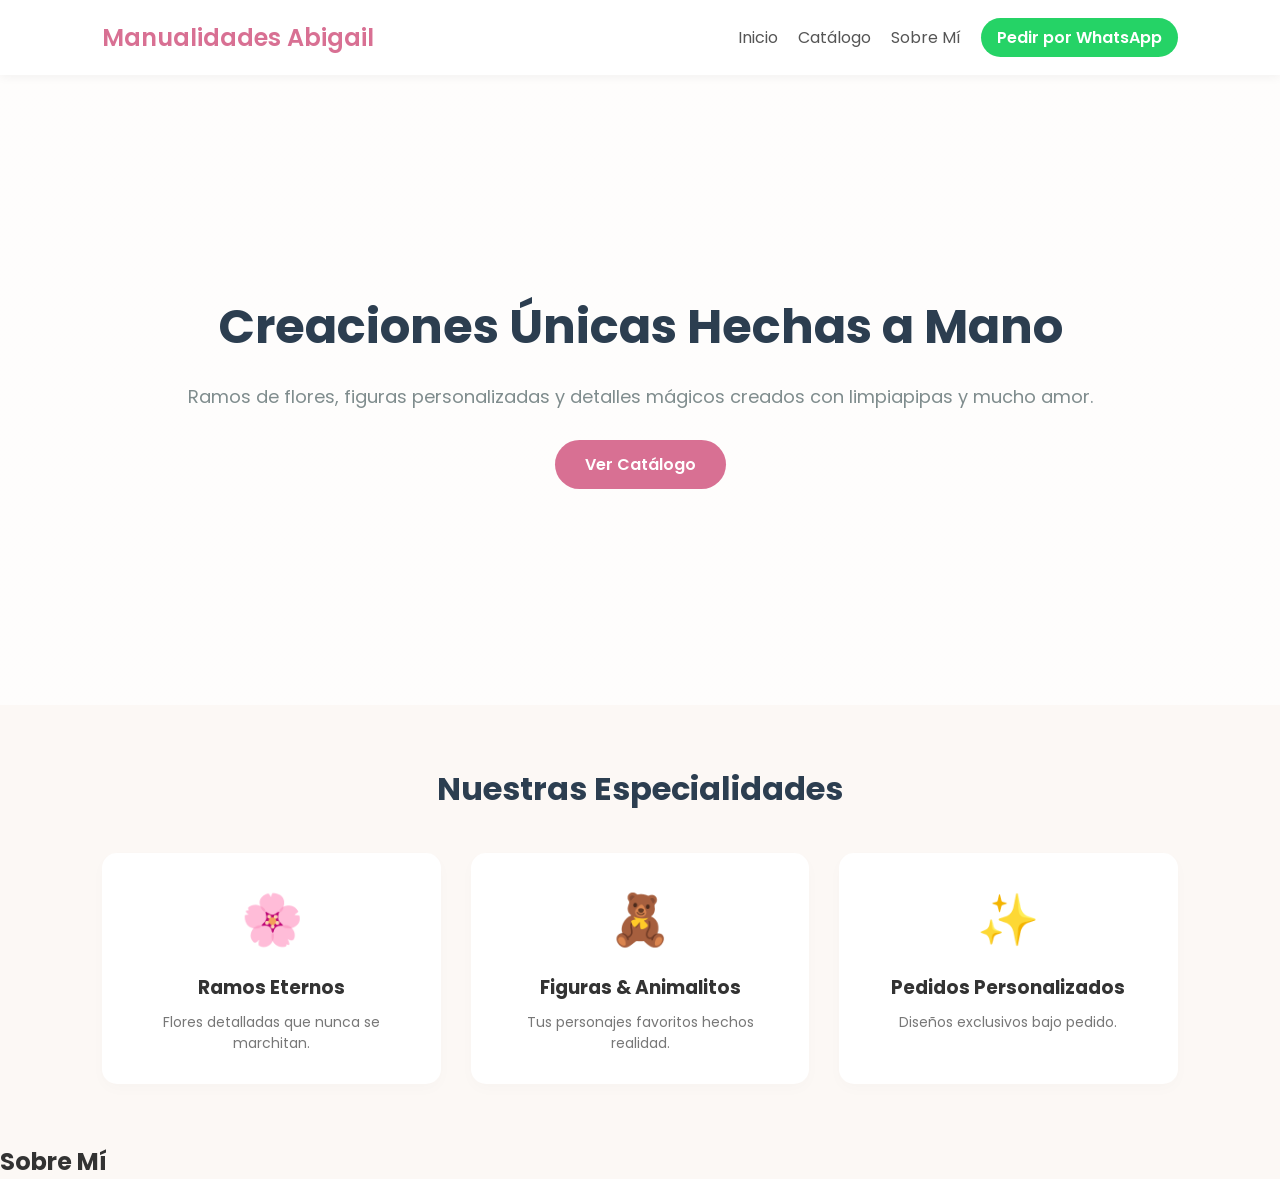
==== index.html @ 13bf9eff "Primer commit: Estructura HTML y estilos CSS base" ====
<!DOCTYPE html>
<html lang="es">
<head>
    <meta charset="UTF-8">
    <meta name="viewport" content="width=device-width, initial-scale=1.0">
    <title>Manualidades Abigail | Tienda Oficial</title>
    <link rel="stylesheet" href="styles.css">
    <link href="https://fonts.googleapis.com/css2?family=Poppins:wght@300;400;600&display=swap" rel="stylesheet">
</head>
<body>

    <header>
        <div class="logo">Manualidades Abigail</div>
        <nav>
            <ul>
                <li><a href="#inicio">Inicio</a></li>
                <li><a href="#catalogo">Catálogo</a></li>
                <li><a href="#sobre-mi">Sobre Mí</a></li>
                <li><a href="#contacto" class="btn-contacto">Pedir por WhatsApp</a></li>
            </ul>
        </nav>
    </header>

    <section id="inicio" class="hero">
        <div class="hero-content">
            <h1>Creaciones Únicas Hechas a Mano</h1>
            <p>Ramos de flores, figuras personalizadas y detalles mágicos creados con limpiapipas y mucho amor.</p>
            <a href="#catalogo" class="btn-primary">Ver Catálogo</a>
        </div>
    </section>

    <section id="catalogo" class="productos">
        <h2>Nuestras Especialidades</h2>
        <div class="grid-productos">
            <div class="tarjeta-producto">
                <div class="imagen-placeholder">🌸</div>
                <h3>Ramos Eternos</h3>
                <p>Flores detalladas que nunca se marchitan.</p>
            </div>
            <div class="tarjeta-producto">
                <div class="imagen-placeholder">🧸</div>
                <h3>Figuras & Animalitos</h3>
                <p>Tus personajes favoritos hechos realidad.</p>
            </div>
            <div class="tarjeta-producto">
                <div class="imagen-placeholder">✨</div>
                <h3>Pedidos Personalizados</h3>
                <p>Diseños exclusivos bajo pedido.</p>
            </div>
        </div>
    </section>
    <section id="sobre mi" class="Sobre mi">
        <h2>Sobre Mí</h2>
    </section>

</body>
</html>
---- styles.css ----
/* Estilos Globales */
* {
    margin: 0;
    padding: 0;
    box-sizing: border-box;
    font-family: 'Poppins', sans-serif;
}

body {
    background-color: #fcf8f5; /* Un tono crema suave de fondo */
    color: #333;
    scroll-behavior: smooth;
}

/* Barra de Navegación */
header {
    display: flex;
    justify-content: space-between;
    align-items: center;
    padding: 20px 8%;
    background-color: #fff;
    box-shadow: 0 2px 10px rgba(0,0,0,0.05);
    position: sticky;
    top: 0;
    z-index: 1000;
}

.logo {
    font-size: 24px;
    font-weight: 600;
    color: #d87093; /* Rosa pastel para el toque artesanal */
}

nav ul {
    display: flex;
    list-style: none;
    align-items: center;
}

nav ul li {
    margin-left: 20px;
}

nav ul li a {
    text-decoration: none;
    color: #555;
    transition: color 0.3s;
}

nav ul li a:hover {
    color: #d87093;
}

.btn-contacto {
    background-color: #25d366; /* Verde WhatsApp */
    color: white !important;
    padding: 8px 16px;
    border-radius: 20px;
    font-weight: 600;
}

/* Sección Hero */
.hero {
    height: 70vh;
    background: linear-gradient(rgba(255,255,255,0.7), rgba(255,255,255,0.7)), url('aqui-va-una-foto-bonita.jpg') center/cover;
    display: flex;
    align-items: center;
    justify-content: center;
    text-align: center;
    padding: 0 20px;
}

.hero-content h1 {
    font-size: 48px;
    color: #2c3e50;
    margin-bottom: 20px;
}

.hero-content p {
    font-size: 18px;
    margin-bottom: 30px;
    color: #7f8c8d;
}

.btn-primary {
    text-decoration: none;
    background-color: #d87093;
    color: white;
    padding: 12px 30px;
    border-radius: 25px;
    font-weight: 600;
    transition: transform 0.2s;
    display: inline-block;
}

.btn-primary:hover {
    transform: scale(1.05);
}

/* Sección Productos */
.productos {
    padding: 60px 8%;
    text-align: center;
}

.productos h2 {
    font-size: 32px;
    margin-bottom: 40px;
    color: #2c3e50;
}

.grid-productos {
    display: grid;
    grid-template-columns: repeat(auto-fit, minmax(280px, 1fr));
    gap: 30px;
}

.tarjeta-producto {
    background: white;
    padding: 30px;
    border-radius: 15px;
    box-shadow: 0 5px 15px rgba(0,0,0,0.02);
    transition: transform 0.3s, box-shadow 0.3s;
}

.tarjeta-producto:hover {
    transform: translateY(-5px);
    box-shadow: 0 10px 20px rgba(0,0,0,0.05);
}

.imagen-placeholder {
    font-size: 50px;
    margin-bottom: 15px;
}

.tarjeta-producto h3 {
    margin-bottom: 10px;
    color: #333;
}

.tarjeta-producto p {
    color: #777;
    font-size: 14px;
}
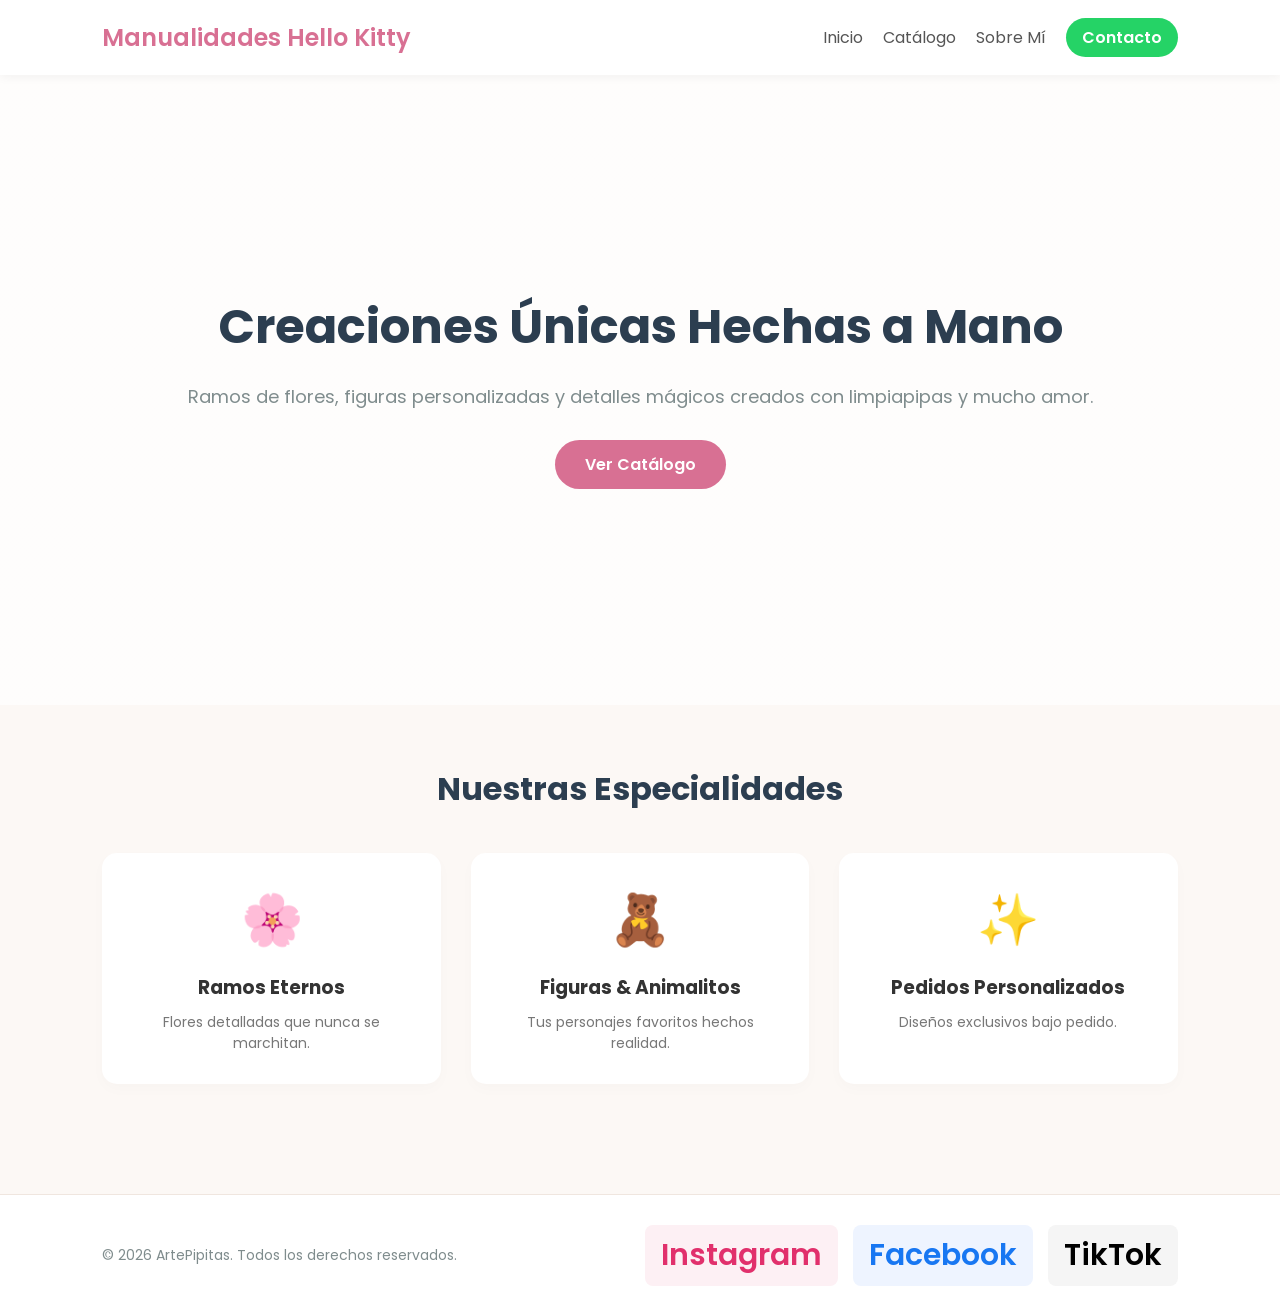
==== commit fffe817a: "Agrego los enlaces" ====
--- a/index.html
+++ b/index.html
@@ -3,20 +3,21 @@
 <head>
     <meta charset="UTF-8">
     <meta name="viewport" content="width=device-width, initial-scale=1.0">
-    <title>Manualidades Abigail | Tienda Oficial</title>
+    <title>Manualidades Hello Kitty | Tienda Oficial</title>
     <link rel="stylesheet" href="styles.css">
     <link href="https://fonts.googleapis.com/css2?family=Poppins:wght@300;400;600&display=swap" rel="stylesheet">
+    <meta name="viewport" content="width=device-width, initial-scale=1.0">
 </head>
 <body>
 
     <header>
-        <div class="logo">Manualidades Abigail</div>
+        <div class="logo">Manualidades Hello Kitty</div>
         <nav>
             <ul>
                 <li><a href="#inicio">Inicio</a></li>
                 <li><a href="#catalogo">Catálogo</a></li>
                 <li><a href="#sobre-mi">Sobre Mí</a></li>
-                <li><a href="#contacto" class="btn-contacto">Pedir por WhatsApp</a></li>
+                <li><a href="#contacto" class="btn-contacto">Contacto</a></li>
             </ul>
         </nav>
     </header>
@@ -49,9 +50,17 @@
             </div>
         </div>
     </section>
-    <section id="sobre mi" class="Sobre mi">
-        <h2>Sobre Mí</h2>
-    </section>
+
+    <footer>
+        <div class="footer-content">
+            <p>&copy; 2026 ArtePipitas. Todos los derechos reservados.</p>
+            <div class="redes-sociales">
+                <a href="https://www.instagram.com/flow_ers9125?igsh=MXYxYmxsODk3Z3hidw==" target="_blank" rel="noopener noreferrer" class="social-link instagram">Instagram</a>
+                <a href="https://www.facebook.com/TU_PAGINA" target="_blank" rel="noopener noreferrer" class="social-link facebook">Facebook</a>
+                <a href="https://www.tiktok.com/@TU_USUARIO" target="_blank" rel="noopener noreferrer" class="social-link tiktok">TikTok</a>
+            </div>
+        </div>
+    </footer>
 
 </body>
 </html>
--- a/styles.css
+++ b/styles.css
@@ -141,4 +141,71 @@
 .tarjeta-producto p {
     color: #777;
     font-size: 14px;
-}+}
+
+.contenedor{
+    display: flex;
+}
+
+/* Estilos del Pie de Página */
+footer {
+    background-color: #ffffff;
+    padding: 30px 8%;
+    margin-top: 50px;
+    border-top: 1px solid #f0e6df;
+}
+
+.footer-content {
+    display: flex;
+    justify-content: space-between;
+    align-items: center;
+    flex-wrap: wrap;
+    gap: 20px;
+}
+
+footer p {
+    color: #7f8c8d;
+    font-size: 14px;
+}
+
+/* Contenedor de Redes Sociales */
+.redes-sociales {
+    display: flex;
+    gap: 15px;
+}
+
+.social-link {
+    text-decoration: none;
+    font-weight: 600;
+    font-size: 30px;
+    padding: 8px 16px;
+    border-radius: 8px;
+    transition: background-color 0.3s, color 0.3s;
+}
+
+.instagram {
+    color: #e1306c;
+    background-color: #fdf0f4;
+}
+.instagram:hover {
+    background-color: #e1306c;
+    color: white;
+}
+
+.facebook {
+    color: #1877f2;
+    background-color: #eef4ff;
+}
+.facebook:hover {
+    background-color: #1877f2;
+    color: white;
+}
+
+.tiktok {
+    color: #010101;
+    background-color: #f5f5f5;
+}
+.tiktok:hover {
+    background-color: #010101;
+    color: white;
+}
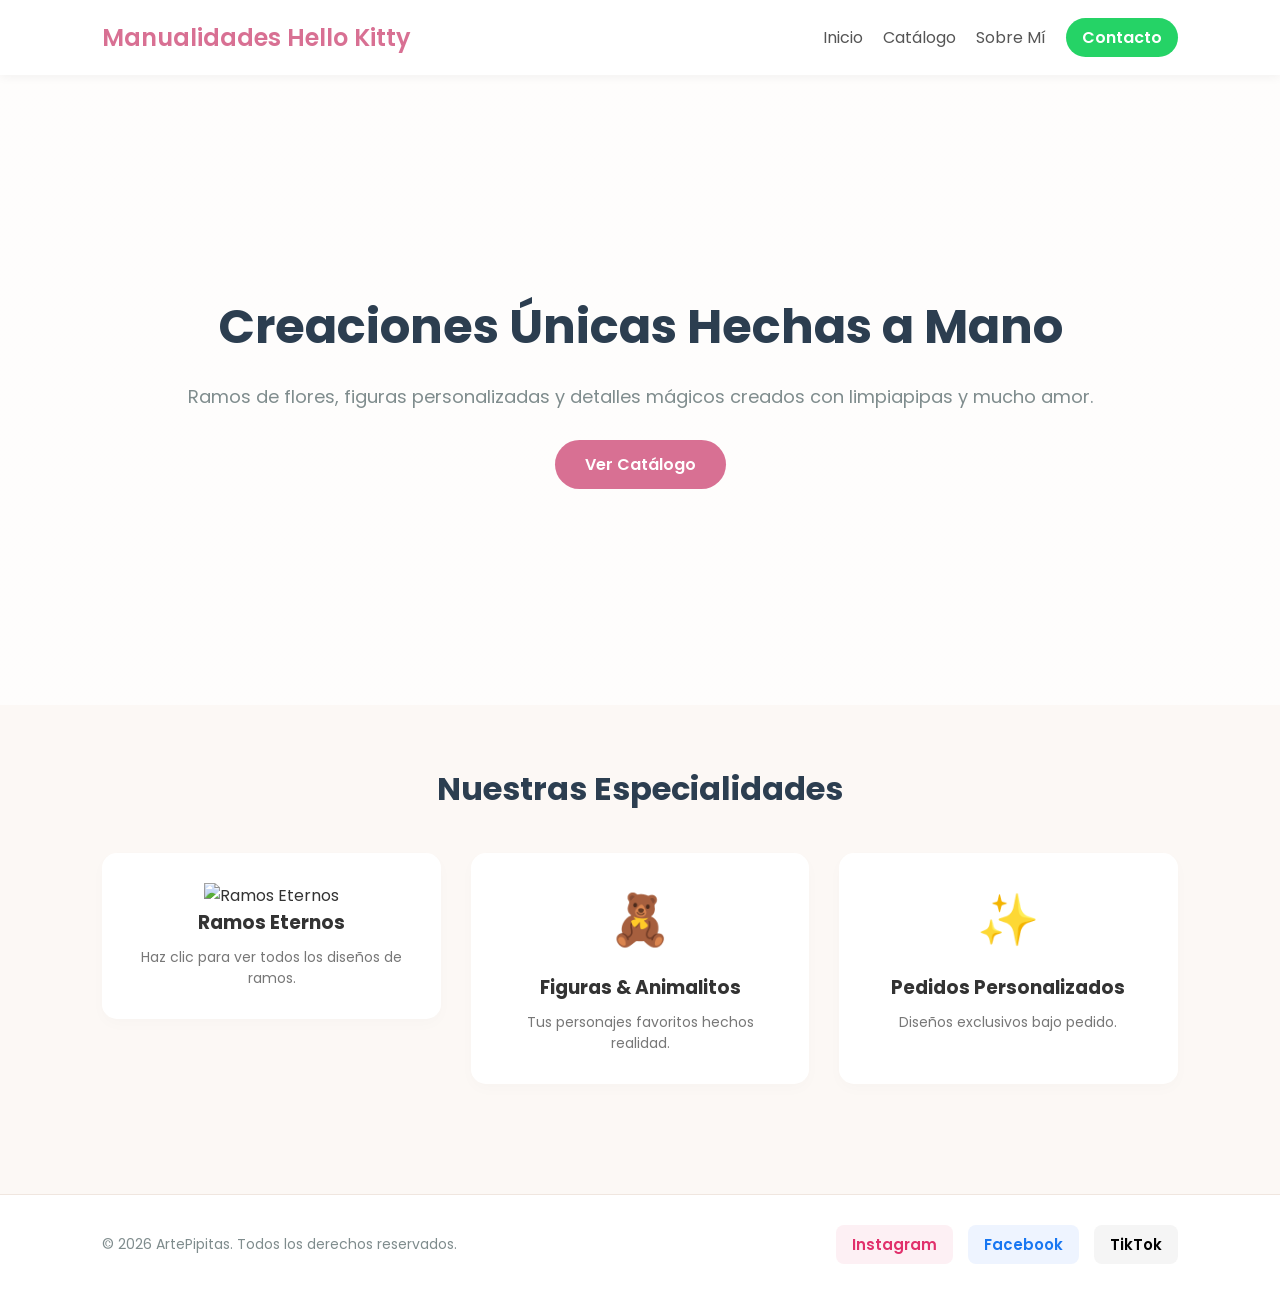
==== commit 8210fb1c: "metiendo html de rosas y animacion css" ====
--- a/index.html
+++ b/index.html
@@ -33,11 +33,14 @@
     <section id="catalogo" class="productos">
         <h2>Nuestras Especialidades</h2>
         <div class="grid-productos">
-            <div class="tarjeta-producto">
-                <div class="imagen-placeholder">🌸</div>
-                <h3>Ramos Eternos</h3>
-                <p>Flores detalladas que nunca se marchitan.</p>
-            </div>
+            <!-- Reemplaza tu tarjeta actual de Ramos con esta -->
+            <a href="ramos.html" class="enlace-categoria">
+                <div class="tarjeta-producto">
+                    <img src="img/ramo-flores.jpg" alt="Ramos Eternos" class="imagen-producto">
+                    <h3>Ramos Eternos</h3>
+                    <p>Haz clic para ver todos los diseños de ramos.</p>
+                </div>
+            </a>
             <div class="tarjeta-producto">
                 <div class="imagen-placeholder">🧸</div>
                 <h3>Figuras & Animalitos</h3>
--- a/styles.css
+++ b/styles.css
@@ -177,7 +177,7 @@
 .social-link {
     text-decoration: none;
     font-weight: 600;
-    font-size: 30px;
+    font-size: 15px;
     padding: 8px 16px;
     border-radius: 8px;
     transition: background-color 0.3s, color 0.3s;
@@ -209,3 +209,100 @@
     background-color: #010101;
     color: white;
 }
+
+/* =========================================
+   DISEÑO RESPONSIVO (MÓVILES Y TABLETS)
+   ========================================= */
+@media (max-width: 768px) {
+    /* 1. Ajustar la barra de navegación */
+    header {
+        flex-direction: column;
+        padding: 15px;
+    }
+    
+    nav ul {
+        margin-top: 15px;
+        flex-wrap: wrap;
+        justify-content: center;
+        gap: 15px;
+    }
+
+    nav ul li {
+        margin-left: 0;
+    }
+
+    /* 2. Achicar los textos principales (Hero) */
+    .hero {
+        height: 60vh;
+        padding: 0 15px;
+    }
+
+    .hero-content h1 {
+        font-size: 32px; /* Letra más pequeña para que no se desborde */
+    }
+
+    .hero-content p {
+        font-size: 16px;
+    }
+
+    /* 3. Ajustar el espacio de los productos */
+    .productos {
+        padding: 40px 5%;
+    }
+
+    .productos h2 {
+        font-size: 26px;
+    }
+
+    /* 4. Apilar el pie de página */
+    .footer-content {
+        flex-direction: column;
+        text-align: center;
+    }
+}
+/* Quitar subrayado del enlace de las tarjetas */
+.enlace-categoria {
+    text-decoration: none;
+    color: inherit;
+    display: block;
+}
+
+/* =========================================
+   ANIMACIONES
+   ========================================= */
+
+/* 1. Creamos la instrucción de la animación (Fade In y Flotar) */
+@keyframes aparecerFlotando {
+    from {
+        opacity: 0;
+        transform: translateY(30px); /* Empieza 30 pixeles abajo */
+    }
+    to {
+        opacity: 1;
+        transform: translateY(0); /* Termina en su posición original */
+    }
+}
+
+/* 2. Se la aplicamos a las tarjetas de los productos */
+.tarjeta-producto {
+    /* Mantenemos lo que ya tenías... */
+    background: white;
+    padding: 30px;
+    border-radius: 15px;
+    box-shadow: 0 5px 15px rgba(0,0,0,0.02);
+    transition: transform 0.3s, box-shadow 0.3s;
+    
+    /* ¡Aquí agregamos la animación! */
+    animation: aparecerFlotando 0.8s ease-out forwards;
+    opacity: 0; /* Empiezan invisibles para que la animación las muestre */
+}
+
+/* Hacemos que la segunda tarjeta tarde un poquito más en aparecer */
+.tarjeta-producto:nth-child(2) {
+    animation-delay: 0.2s;
+}
+
+/* Y la tercera un poquito más... */
+.tarjeta-producto:nth-child(3) {
+    animation-delay: 0.4s;
+}
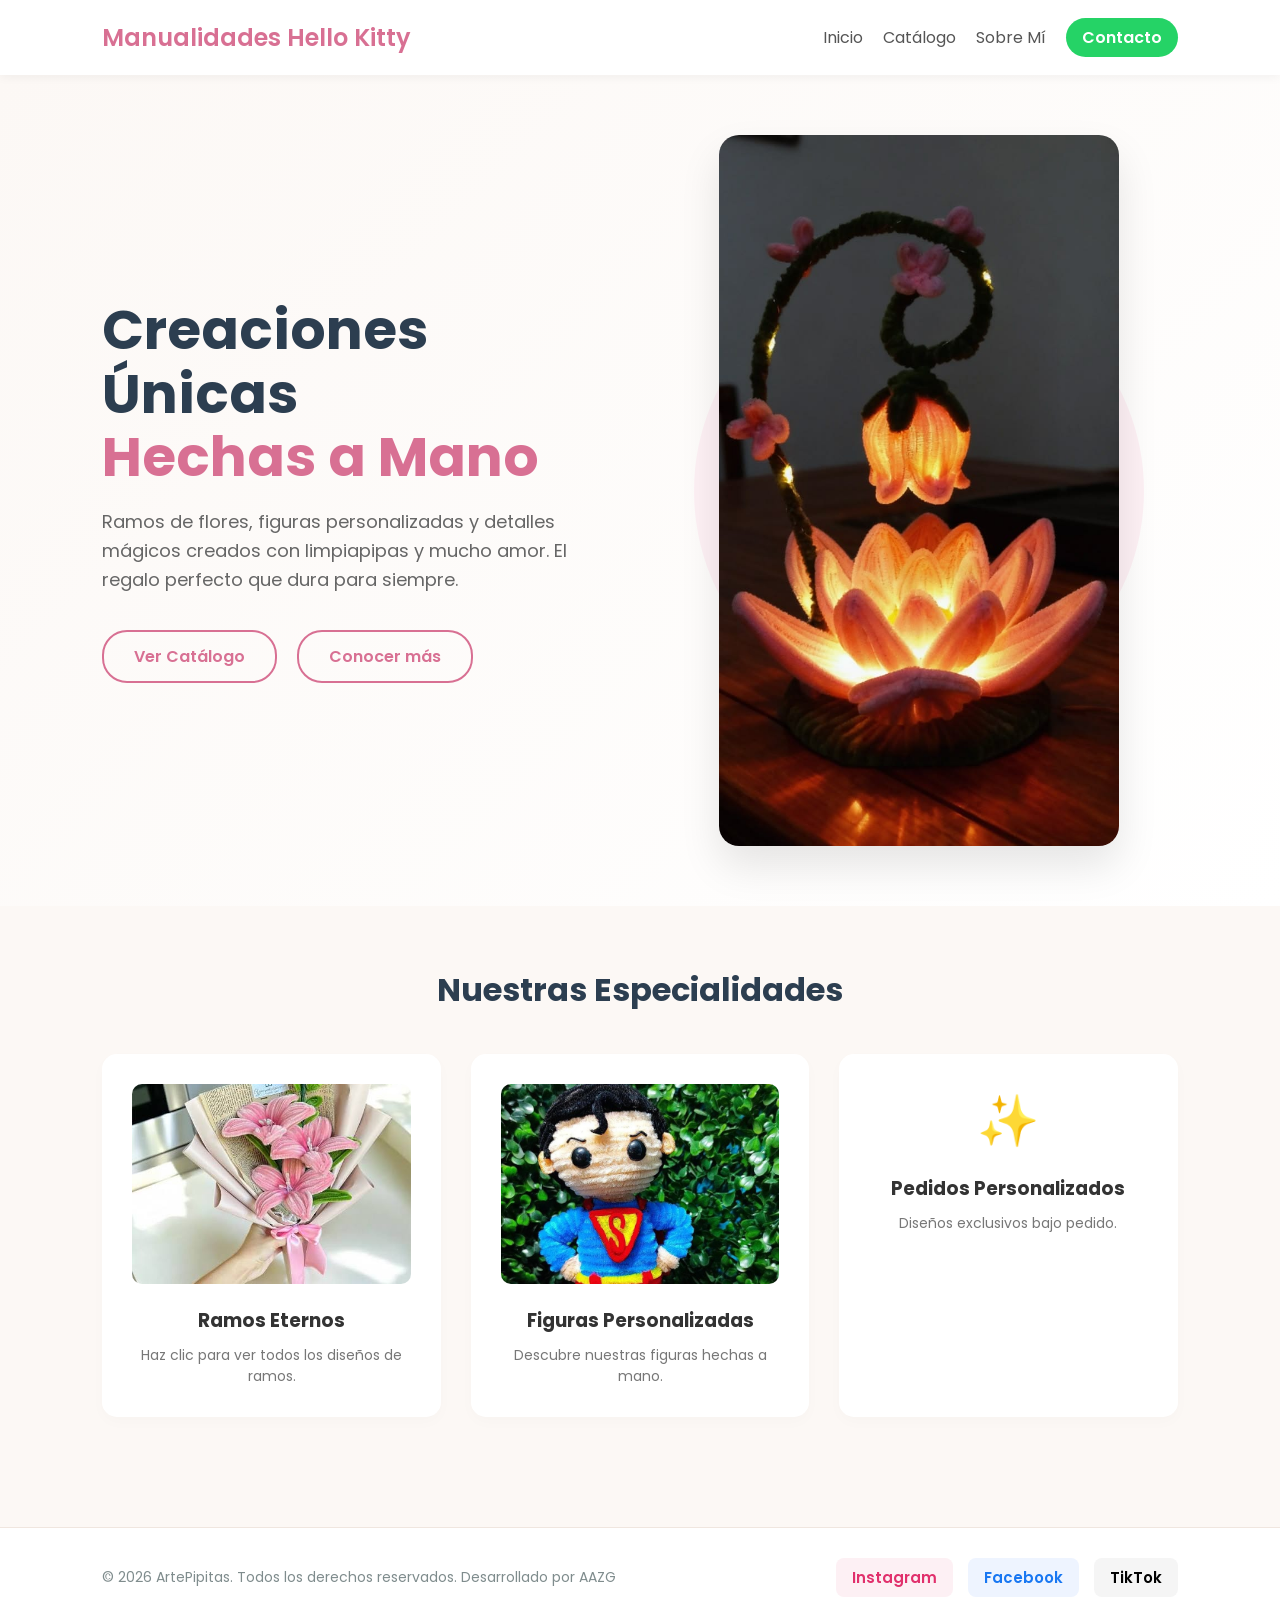
==== commit cdcc2562: "actualizacion grande de la paguina" ====
--- a/index.html
+++ b/index.html
@@ -22,30 +22,45 @@
         </nav>
     </header>
 
-    <section id="inicio" class="hero">
-        <div class="hero-content">
-            <h1>Creaciones Únicas Hechas a Mano</h1>
-            <p>Ramos de flores, figuras personalizadas y detalles mágicos creados con limpiapipas y mucho amor.</p>
-            <a href="#catalogo" class="btn-primary">Ver Catálogo</a>
+   <!-- SECCIÓN HERO MODERNA -->
+<section id="inicio" class="hero-moderno">
+    <div class="hero-texto">
+        <h1>Creaciones Únicas <br> <span class="resaltado">Hechas a Mano</span></h1>
+        <p>Ramos de flores, figuras personalizadas y detalles mágicos creados con limpiapipas y mucho amor. El regalo perfecto que dura para siempre.</p>
+        
+        <div class="hero-botones">
+            <a href="#catalogo" class="btn-secundario">Ver Catálogo</a>
+            <!-- Botón secundario para dar más opciones -->
+            <a href="#sobre-mi" class="btn-secundario">Conocer más</a>
         </div>
-    </section>
+    </div>
+
+    <div class="hero-imagen">
+        <!-- El círculo de fondo le da profundidad -->
+        <div class="circulo-decorativo"></div>
+        <!-- IMPORTANTE: Cambia "ramo-principal.jpg" por la mejor foto que tengas -->
+        <img src="img/icono.jpeg" alt="Ramo de limpiapipas destacado" class="img-flotante">
+    </div>
+</section>
 
     <section id="catalogo" class="productos">
         <h2>Nuestras Especialidades</h2>
         <div class="grid-productos">
-            <!-- Reemplaza tu tarjeta actual de Ramos con esta -->
             <a href="ramos.html" class="enlace-categoria">
                 <div class="tarjeta-producto">
-                    <img src="img/ramo-flores.jpg" alt="Ramos Eternos" class="imagen-producto">
+                    <img src="img/flores.jfif" alt="Ramos Eternos" class="imagen-producto">
                     <h3>Ramos Eternos</h3>
                     <p>Haz clic para ver todos los diseños de ramos.</p>
                 </div>
             </a>
-            <div class="tarjeta-producto">
-                <div class="imagen-placeholder">🧸</div>
-                <h3>Figuras & Animalitos</h3>
-                <p>Tus personajes favoritos hechos realidad.</p>
-            </div>
+
+            <a href="figuras.html" class="enlace-categoria">
+                <div class="tarjeta-producto">
+                    <img src="img/muñeco.jpeg" alt="Figuras Personalizadas" class="imagen-producto">
+                    <h3>Figuras Personalizadas</h3>
+                    <p>Descubre nuestras figuras hechas a mano.</p>
+                </div>
+            </a>
             <div class="tarjeta-producto">
                 <div class="imagen-placeholder">✨</div>
                 <h3>Pedidos Personalizados</h3>
@@ -56,7 +71,7 @@
 
     <footer>
         <div class="footer-content">
-            <p>&copy; 2026 ArtePipitas. Todos los derechos reservados.</p>
+            <p>&copy; 2026 ArtePipitas. Todos los derechos reservados. Desarrollado por AAZG</p>
             <div class="redes-sociales">
                 <a href="https://www.instagram.com/flow_ers9125?igsh=MXYxYmxsODk3Z3hidw==" target="_blank" rel="noopener noreferrer" class="social-link instagram">Instagram</a>
                 <a href="https://www.facebook.com/TU_PAGINA" target="_blank" rel="noopener noreferrer" class="social-link facebook">Facebook</a>
--- a/styles.css
+++ b/styles.css
@@ -60,41 +60,97 @@
 }
 
 /* Sección Hero */
-.hero {
-    height: 70vh;
-    background: linear-gradient(rgba(255,255,255,0.7), rgba(255,255,255,0.7)), url('aqui-va-una-foto-bonita.jpg') center/cover;
-    display: flex;
-    align-items: center;
-    justify-content: center;
-    text-align: center;
-    padding: 0 20px;
-}
-
-.hero-content h1 {
-    font-size: 48px;
+/* =========================================
+   NUEVO HERO PROFESIONAL (PANTALLA DIVIDIDA)
+   ========================================= */
+.hero-moderno {
+    display: flex;
+    align-items: center;
+    justify-content: space-between;
+    padding: 60px 8%;
+    min-height: 80vh;
+    background: linear-gradient(135deg, #fcf8f5 0%, #ffffff 100%);
+    gap: 40px;
+    overflow: hidden;
+}
+
+.hero-texto {
+    flex: 1;
+    max-width: 600px;
+}
+
+.hero-texto h1 {
+    font-size: 55px;
     color: #2c3e50;
+    line-height: 1.15;
     margin-bottom: 20px;
 }
 
-.hero-content p {
+.resaltado {
+    color: #d87093; /* El color rosa de tu marca */
+}
+
+.hero-texto p {
     font-size: 18px;
-    margin-bottom: 30px;
-    color: #7f8c8d;
-}
-
-.btn-primary {
-    text-decoration: none;
+    color: #666;
+    margin-bottom: 35px;
+    line-height: 1.6;
+}
+
+.hero-botones {
+    display: flex;
+    gap: 20px;
+}
+
+/* Botón transparente y elegante */
+.btn-secundario {
+    text-decoration: none;
+    background-color: transparent;
+    color: #d87093;
+    padding: 12px 30px;
+    border: 2px solid #d87093;
+    border-radius: 25px;
+    font-weight: 600;
+    transition: all 0.3s ease;
+}
+
+.btn-secundario:hover {
     background-color: #d87093;
     color: white;
-    padding: 12px 30px;
-    border-radius: 25px;
-    font-weight: 600;
-    transition: transform 0.2s;
-    display: inline-block;
-}
-
-.btn-primary:hover {
-    transform: scale(1.05);
+}
+
+/* Sección de la imagen derecha */
+.hero-imagen {
+    flex: 1;
+    position: relative;
+    display: flex;
+    justify-content: center;
+    align-items: center;
+}
+
+.circulo-decorativo {
+    position: absolute;
+    width: 450px;
+    height: 450px;
+    background-color: #fdf0f4;
+    border-radius: 50%;
+    z-index: 0;
+}
+
+.img-flotante {
+    position: relative;
+    z-index: 1;
+    width: 90%;
+    max-width: 400px;
+    border-radius: 20px;
+    box-shadow: 0 20px 40px rgba(0,0,0,0.1); /* Sombra elegante */
+    /* Animación moderna que hace que la foto flote lentamente */
+    animation: flotar 3s ease-in-out infinite alternate;
+}
+
+@keyframes flotar {
+    0% { transform: translateY(0); }
+    100% { transform: translateY(-15px); }
 }
 
 /* Sección Productos */
@@ -215,49 +271,25 @@
    ========================================= */
 @media (max-width: 768px) {
     /* 1. Ajustar la barra de navegación */
-    header {
-        flex-direction: column;
-        padding: 15px;
-    }
-    
-    nav ul {
-        margin-top: 15px;
+   .hero-moderno {
+        flex-direction: column-reverse; /* Pone la imagen arriba y el texto abajo */
+        text-align: center;
+        padding: 40px 5%;
+        margin-top: 20px;
+    }
+
+    .hero-texto h1 {
+        font-size: 40px;
+    }
+
+    .hero-botones {
+        justify-content: center;
         flex-wrap: wrap;
-        justify-content: center;
-        gap: 15px;
-    }
-
-    nav ul li {
-        margin-left: 0;
-    }
-
-    /* 2. Achicar los textos principales (Hero) */
-    .hero {
-        height: 60vh;
-        padding: 0 15px;
-    }
-
-    .hero-content h1 {
-        font-size: 32px; /* Letra más pequeña para que no se desborde */
-    }
-
-    .hero-content p {
-        font-size: 16px;
-    }
-
-    /* 3. Ajustar el espacio de los productos */
-    .productos {
-        padding: 40px 5%;
-    }
-
-    .productos h2 {
-        font-size: 26px;
-    }
-
-    /* 4. Apilar el pie de página */
-    .footer-content {
-        flex-direction: column;
-        text-align: center;
+    }
+
+    .circulo-decorativo {
+        width: 300px;
+        height: 300px;
     }
 }
 /* Quitar subrayado del enlace de las tarjetas */
@@ -305,4 +337,29 @@
 /* Y la tercera un poquito más... */
 .tarjeta-producto:nth-child(3) {
     animation-delay: 0.4s;
+}
+
+/* 1. Forzamos a que sean cuadritos ordenados */
+.grid-productos {
+    display: grid;
+    /* Al bajar el mínimo a 220px, forzamos a que quepan 2, 3 o 4 cuadritos en la misma línea dependiendo de la pantalla */
+    grid-template-columns: repeat(auto-fit, minmax(220px, 1fr));
+    gap: 30px;
+}
+
+/* 2. Le decimos al enlace que respete el tamaño exacto del cuadrito */
+.enlace-categoria {
+    text-decoration: none;
+    color: inherit;
+    display: block;
+    height: 100%; /* Esto es súper importante para que no se deforme */
+}
+
+/* 3. Ajustamos la altura de la foto para que vuelva a verse más cuadrada */
+.imagen-producto {
+    width: 100%;
+    height: 200px; /* Reducimos la altura a 200px para que el cuadrito se vea proporcionado */
+    object-fit: cover;
+    border-radius: 10px;
+    margin-bottom: 15px;
 }
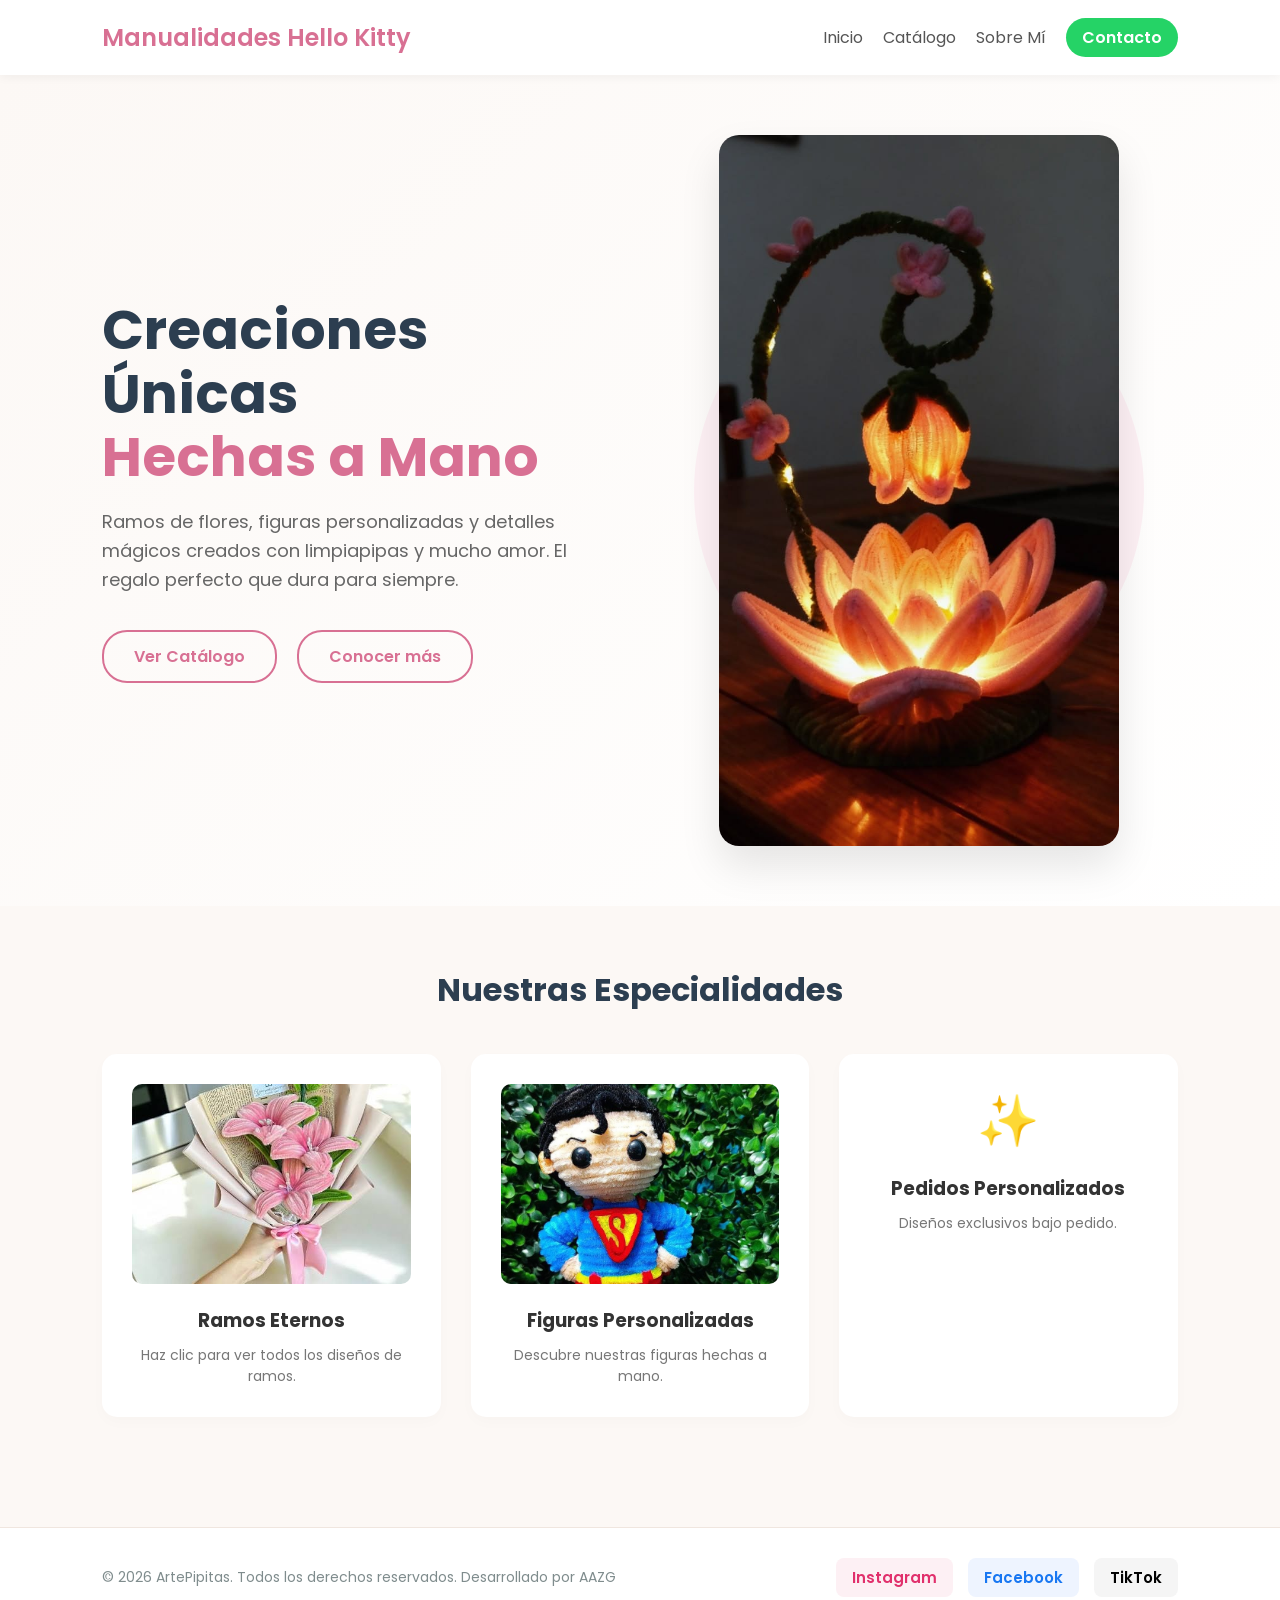
==== commit dab0c236: "arreglos" ====
--- a/index.html
+++ b/index.html
@@ -17,7 +17,7 @@
                 <li><a href="#inicio">Inicio</a></li>
                 <li><a href="#catalogo">Catálogo</a></li>
                 <li><a href="#sobre-mi">Sobre Mí</a></li>
-                <li><a href="#contacto" class="btn-contacto">Contacto</a></li>
+                <li><a href="https://wa.me/qr/J2VPUALVQTNYN1" class="btn-contacto">Contacto</a></li>
             </ul>
         </nav>
     </header>
--- a/styles.css
+++ b/styles.css
@@ -270,16 +270,53 @@
    DISEÑO RESPONSIVO (MÓVILES Y TABLETS)
    ========================================= */
 @media (max-width: 768px) {
-    /* 1. Ajustar la barra de navegación */
-   .hero-moderno {
-        flex-direction: column-reverse; /* Pone la imagen arriba y el texto abajo */
+    /* 1. Truco de oro: Evita que la pantalla se pueda mover hacia los lados */
+    body {
+        overflow-x: hidden;
+    }
+
+    /* 2. Ajuste del encabezado y logo */
+    header {
+        flex-direction: column; /* Apila el logo arriba y el menú abajo */
+        padding: 15px 10px;
+        gap: 15px; /* Espacio entre el logo y los botones */
+    }
+
+    .logo {
+        font-size: 22px; /* Logo más pequeño para que quepa bien */
         text-align: center;
-        padding: 40px 5%;
-        margin-top: 20px;
+    }
+    
+    /* 3. Acomodo del menú para que no se salga */
+    nav ul {
+        flex-wrap: wrap; /* Si no caben los botones, los pasa a la línea de abajo */
+        justify-content: center;
+        gap: 10px; /* Espacio entre los botones del menú */
+    }
+
+    nav ul li {
+        margin-left: 0; 
+    }
+
+    nav ul li a {
+        font-size: 14px; /* Letra del menú un poco más pequeña */
+    }
+
+    .btn-contacto {
+        padding: 6px 15px; /* Botón verde más compacto */
+        font-size: 14px;
+    }
+
+    /* 4. Ajustes del Hero (La pantalla dividida) */
+    .hero-moderno {
+        flex-direction: column-reverse; /* Foto arriba, texto abajo */
+        text-align: center;
+        padding: 30px 5%;
+        min-height: auto;
     }
 
     .hero-texto h1 {
-        font-size: 40px;
+        font-size: 35px; /* Título principal más pequeño */
     }
 
     .hero-botones {
@@ -287,31 +324,21 @@
         flex-wrap: wrap;
     }
 
+    /* 5. Achicar la foto principal para que no estorbe */
+    .img-flotante {
+        width: 100%;
+        max-width: 260px; /* Tope máximo para que se vea delicada y no gigante */
+    }
+
     .circulo-decorativo {
-        width: 300px;
-        height: 300px;
-    }
-}
-/* Quitar subrayado del enlace de las tarjetas */
-.enlace-categoria {
-    text-decoration: none;
-    color: inherit;
-    display: block;
-}
-
-/* =========================================
-   ANIMACIONES
-   ========================================= */
-
-/* 1. Creamos la instrucción de la animación (Fade In y Flotar) */
-@keyframes aparecerFlotando {
-    from {
-        opacity: 0;
-        transform: translateY(30px); /* Empieza 30 pixeles abajo */
-    }
-    to {
-        opacity: 1;
-        transform: translateY(0); /* Termina en su posición original */
+        width: 280px;
+        height: 280px;
+    }
+    
+    /* 6. Apilar el pie de página */
+    .footer-content {
+        flex-direction: column;
+        text-align: center;
     }
 }
 
@@ -326,7 +353,6 @@
     
     /* ¡Aquí agregamos la animación! */
     animation: aparecerFlotando 0.8s ease-out forwards;
-    opacity: 0; /* Empiezan invisibles para que la animación las muestre */
 }
 
 /* Hacemos que la segunda tarjeta tarde un poquito más en aparecer */
